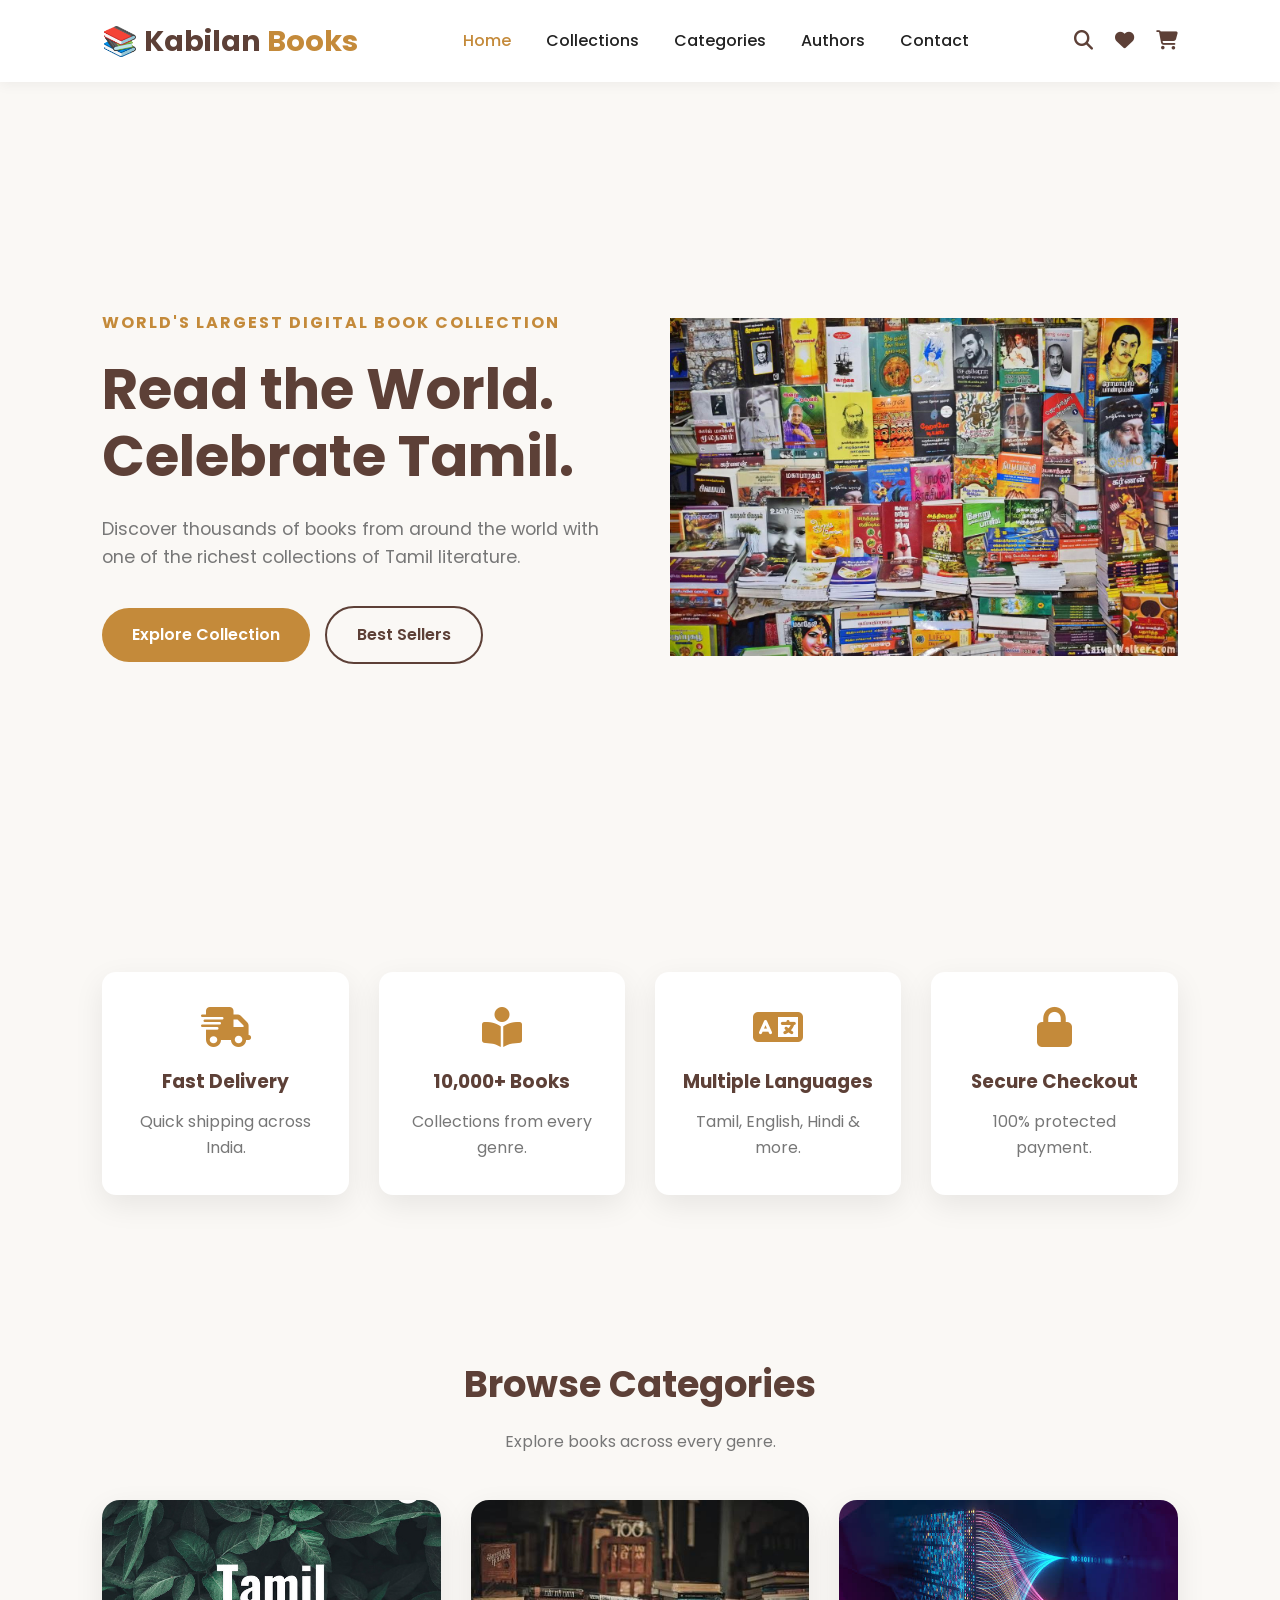
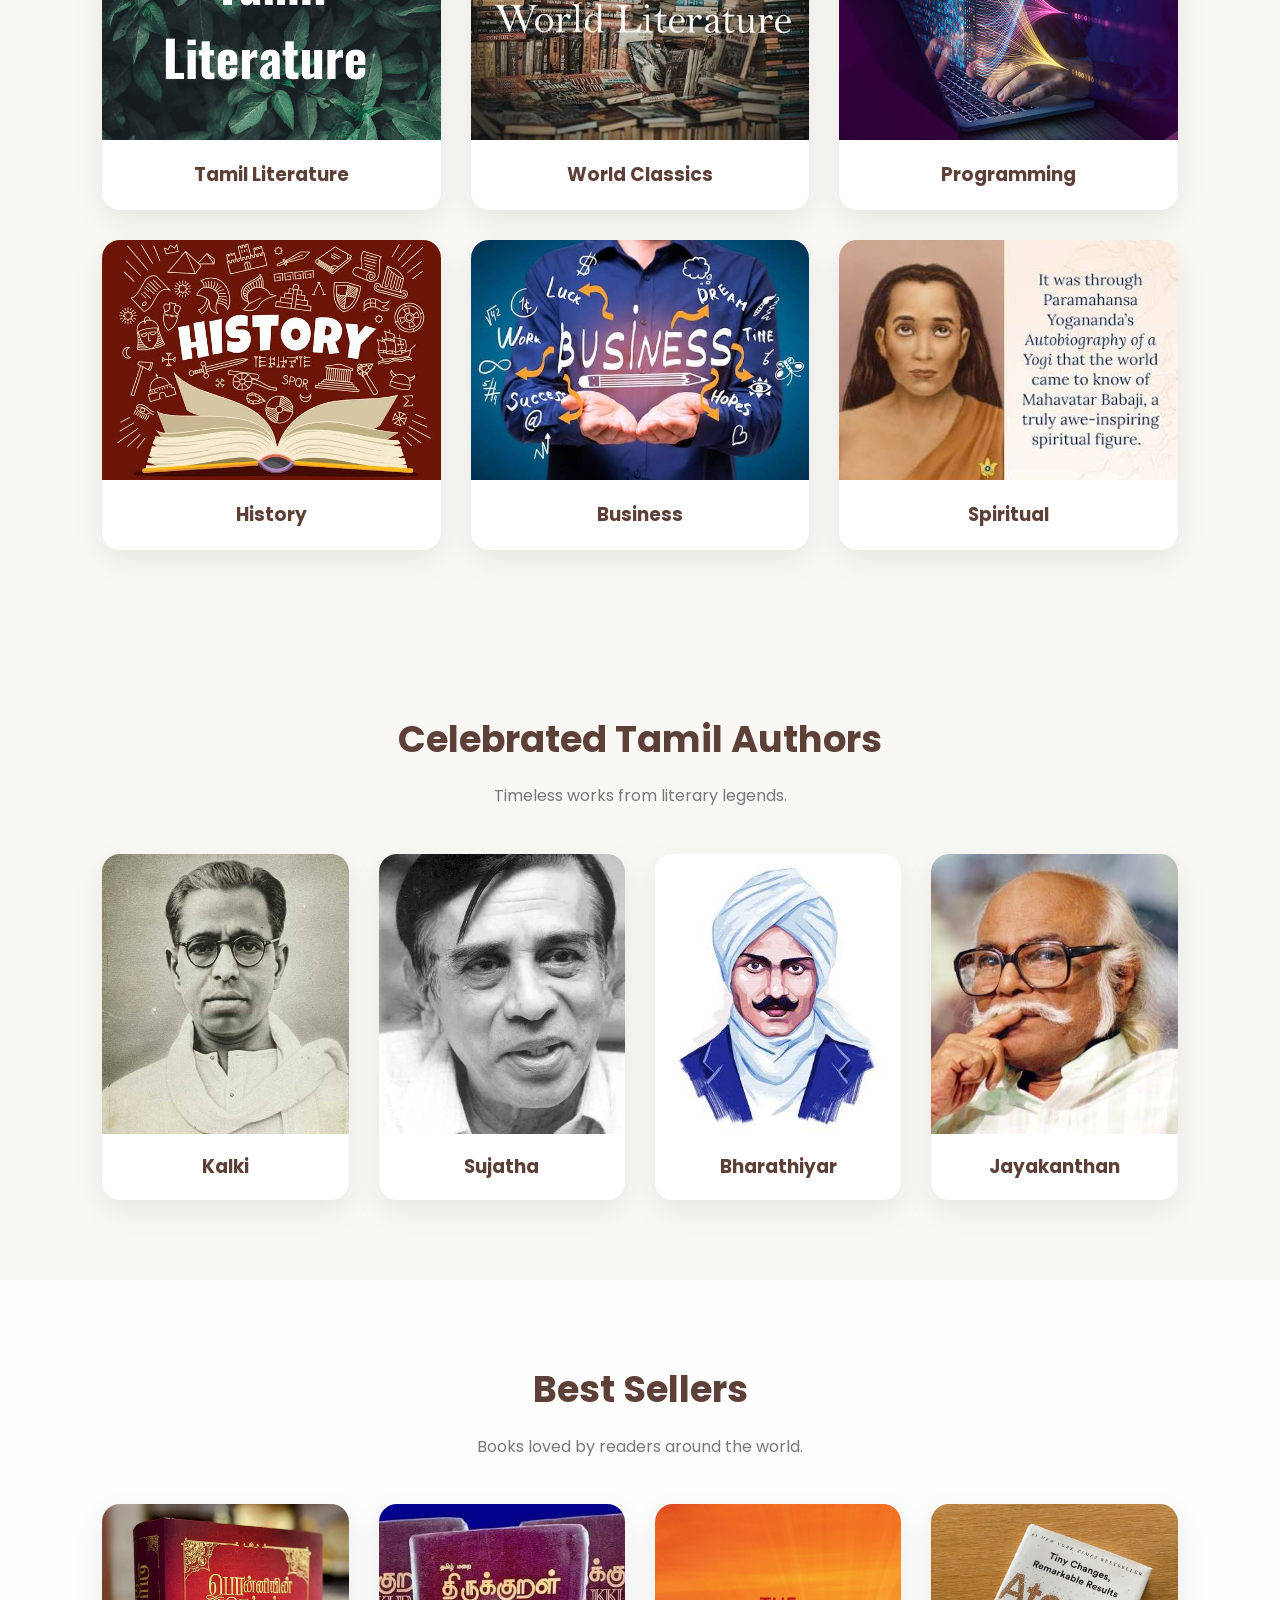
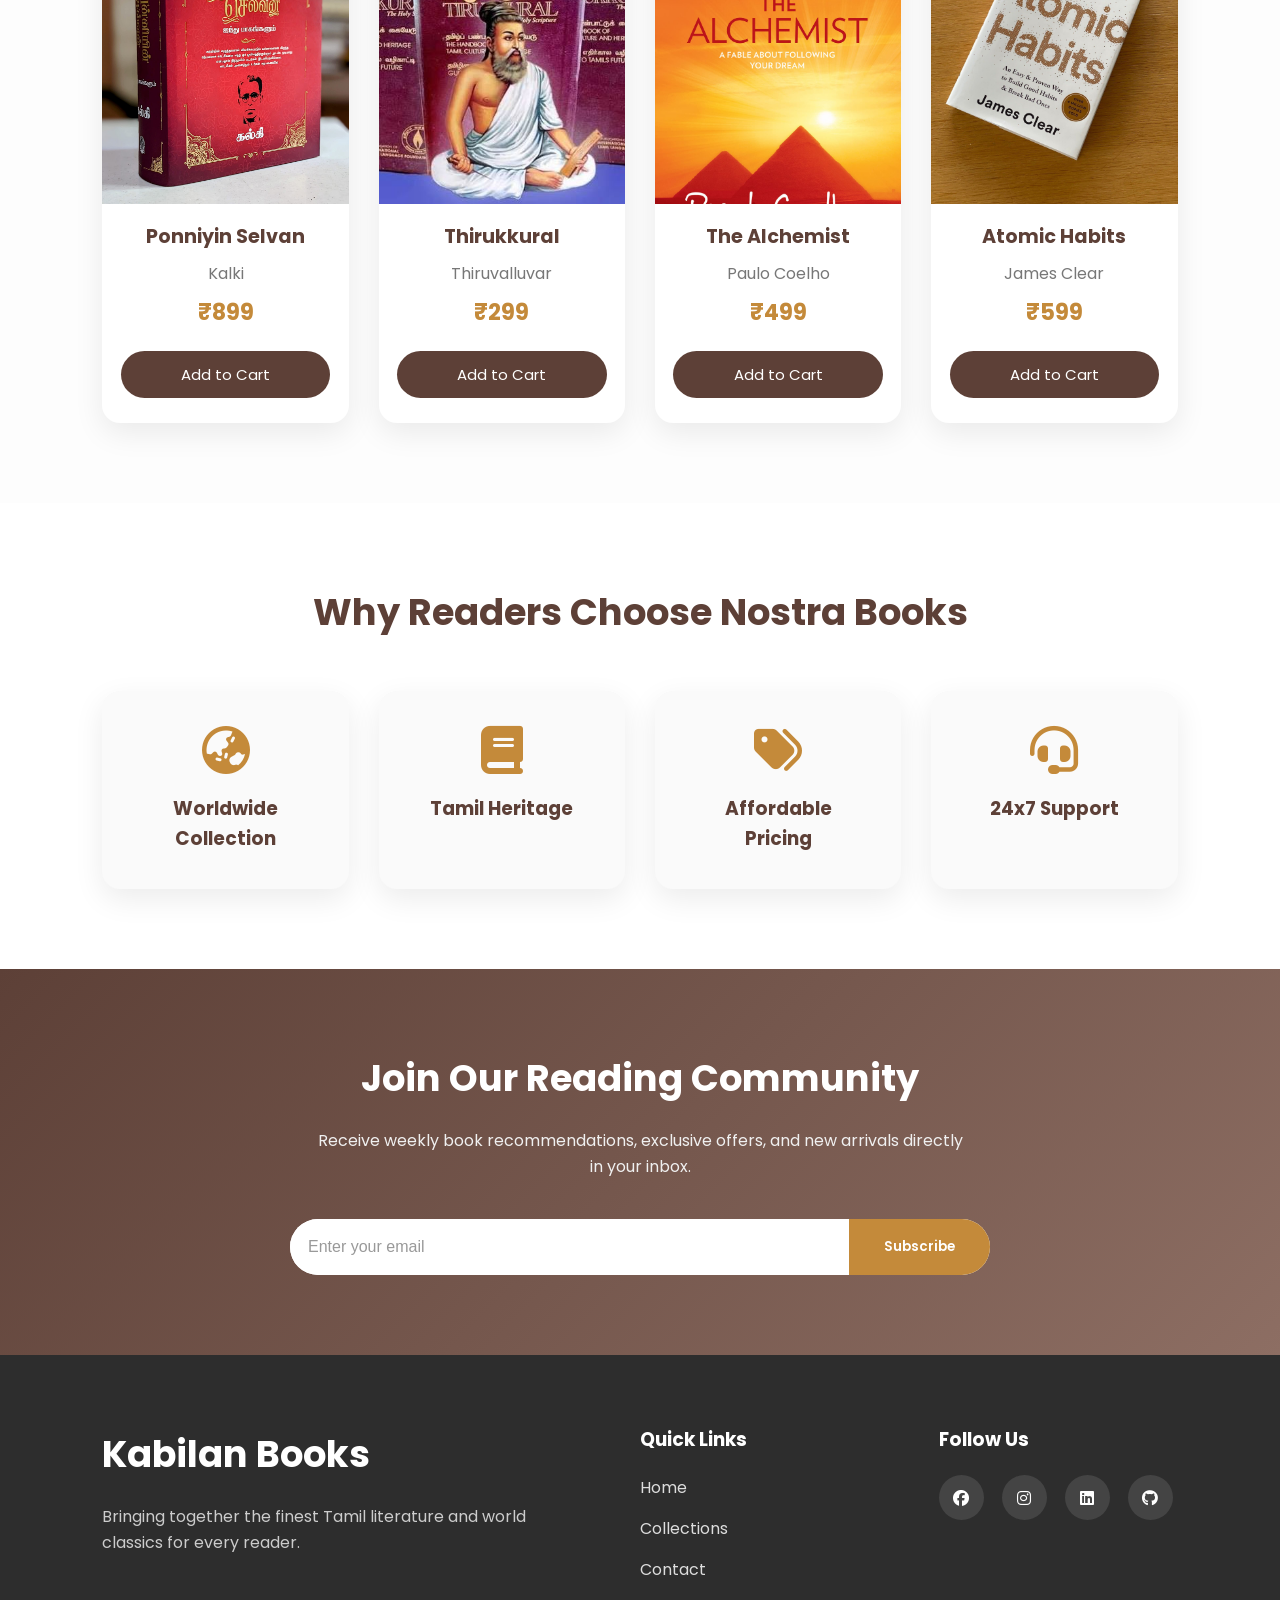
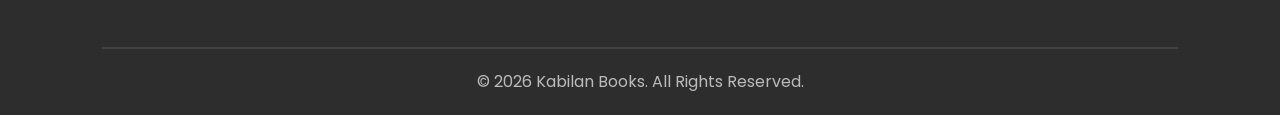
==== index.html @ aedb4c07 "Add files via upload" ====
<!DOCTYPE html>
<html lang="en">

<head>
    <meta charset="UTF-8">
    <meta name="viewport" content="width=device-width, initial-scale=1.0">
    <title>Nostra Books | The World's Library, Rooted in Tamil</title>

    <!-- Google Font -->
    <link rel="preconnect" href="https://fonts.googleapis.com">
    <link rel="preconnect" href="https://fonts.gstatic.com" crossorigin>

    <link href="https://fonts.googleapis.com/css2?family=Poppins:wght@300;400;500;600;700;800&display=swap"
        rel="stylesheet">

    <!-- Font Awesome -->
    <link rel="stylesheet" href="https://cdnjs.cloudflare.com/ajax/libs/font-awesome/6.5.2/css/all.min.css">

    <link rel="stylesheet" href="style.css">
</head>

<body>

    <!-- ================= NAVBAR ================= -->

    <nav class="navbar">

        <div class="logo">
            📚 Kabilan  <span>Books</span>
        </div>

        <ul class="nav-links">

            <li><a href="index.html" class="active">Home</a></li>

            <li><a href="collections.html">Collections</a></li>

            <li><a href="#categories">Categories</a></li>

            <li><a href="#authors">Authors</a></li>

            <li><a href="contact.html">Contact</a></li>

        </ul>

        <div class="nav-icons">

            <i class="fa-solid fa-magnifying-glass"></i>

            <i class="fa-solid fa-heart"></i>

            <i class="fa-solid fa-cart-shopping"></i>

            <i class="fa-solid fa-bars menu-btn"></i>

        </div>

    </nav>

    <!-- ================= HERO ================= -->

    <section class="hero">

        <div class="hero-content">

            <h4>WORLD'S LARGEST DIGITAL BOOK COLLECTION</h4>

            <h1>
                Read the World.<br>
                Celebrate Tamil.
            </h1>

            <p>

                Discover thousands of books from around the world with one of
                the richest collections of Tamil literature.

            </p>

            <div class="hero-buttons">

                <a href="collections.html" class="btn">
                    Explore Collection
                </a>

                <a href="#bestsellers" class="btn-outline">
                    Best Sellers
                </a>

            </div>

        </div>

        <div class="hero-image">

            <img src="images/banner/books-banner1.jpg" alt="Books">

        </div>

    </section>

    <!-- ================= FEATURES ================= -->

    <section class="features">

        <div class="feature">

            <i class="fa-solid fa-truck-fast"></i>

            <h3>Fast Delivery</h3>

            <p>Quick shipping across India.</p>

        </div>

        <div class="feature">

            <i class="fa-solid fa-book-open-reader"></i>

            <h3>10,000+ Books</h3>

            <p>Collections from every genre.</p>

        </div>

        <div class="feature">

            <i class="fa-solid fa-language"></i>

            <h3>Multiple Languages</h3>

            <p>Tamil, English, Hindi & more.</p>

        </div>

        <div class="feature">

            <i class="fa-solid fa-lock"></i>

            <h3>Secure Checkout</h3>

            <p>100% protected payment.</p>

        </div>

    </section>

    <!-- ================= CATEGORIES ================= -->

    <section id="categories" class="categories">

        <h2>Browse Categories</h2>

        <p>Explore books across every genre.</p>

        <div class="category-grid">

            <div class="category-card">

                <img src="images/categories/tamil.jpg">

                <h3>Tamil Literature</h3>

            </div>

            <div class="category-card">

                <img src="images/categories/world.jpg">

                <h3>World Classics</h3>

            </div>

            <div class="category-card">

                <img src="images/categories/programming.jpg">

                <h3>Programming</h3>

            </div>

            <div class="category-card">

                <img src="images/categories/history.jpg">

                <h3>History</h3>

            </div>

            <div class="category-card">

                <img src="images/categories/business.jpg">

                <h3>Business</h3>

            </div>

            <div class="category-card">

                <img src="images/categories/spiritual.jpg">

                <h3>Spiritual</h3>

            </div>

        </div>

    </section>

    <!-- ================= TAMIL AUTHORS ================= -->

    <section id="authors" class="authors">

        <h2>Celebrated Tamil Authors</h2>

        <p>Timeless works from literary legends.</p>

        <div class="author-grid">

            <div class="author-card">

                <img src="images/authors/kalki.jpg">

                <h3>Kalki</h3>

            </div>

            <div class="author-card">

                <img src="images/authors/sujatha.jpg">

                <h3>Sujatha</h3>

            </div>

            <div class="author-card">

                <img src="images/authors/bharathiyar.jpg">

                <h3>Bharathiyar</h3>

            </div>

            <div class="author-card">

                <img src="images/authors/jayakanthan.jpg">

                <h3>Jayakanthan</h3>

            </div>

        </div>

    </section>

    <!-- ================= BEST SELLERS ================= -->

    <section id="bestsellers" class="products">

        <h2>Best Sellers</h2>

        <p>Books loved by readers around the world.</p>

        <div class="product-grid">

            <div class="product-card">

                <img src="images/books/ponniyin-selvan.jpg">

                <h3>Ponniyin Selvan</h3>

                <p>Kalki</p>

                <div class="price">₹899</div>

                <button>Add to Cart</button>

            </div>

            <div class="product-card">

                <img src="images/books/thirukkural.jpg">

                <h3>Thirukkural</h3>

                <p>Thiruvalluvar</p>

                <div class="price">₹299</div>

                <button>Add to Cart</button>

            </div>

            <div class="product-card">

                <img src="images/books/alchemist.jpg">

                <h3>The Alchemist</h3>

                <p>Paulo Coelho</p>

                <div class="price">₹499</div>

                <button>Add to Cart</button>

            </div>

            <div class="product-card">

                <img src="images/books/atomic-habits.jpg">

                <h3>Atomic Habits</h3>

                <p>James Clear</p>

                <div class="price">₹599</div>

                <button>Add to Cart</button>

            </div>

        </div>

    </section>

    <!-- ================= WHY US ================= -->

    <section class="why-us">

        <h2>Why Readers Choose Nostra Books</h2>

        <div class="why-grid">

            <div>

                <i class="fa-solid fa-earth-asia"></i>

                <h3>Worldwide Collection</h3>

            </div>

            <div>

                <i class="fa-solid fa-book"></i>

                <h3>Tamil Heritage</h3>

            </div>

            <div>

                <i class="fa-solid fa-tags"></i>

                <h3>Affordable Pricing</h3>

            </div>

            <div>

                <i class="fa-solid fa-headset"></i>

                <h3>24x7 Support</h3>

            </div>

        </div>

    </section>

    <!-- ================= NEWSLETTER ================= -->

    <section class="newsletter">

        <h2>Join Our Reading Community</h2>

        <p>

            Receive weekly book recommendations, exclusive offers,
            and new arrivals directly in your inbox.

        </p>

        <div class="newsletter-box">

            <input type="email" placeholder="Enter your email">

            <button>Subscribe</button>

        </div>

    </section>

    <!-- ================= FOOTER ================= -->

    <footer>

        <div class="footer-container">

            <div>

                <h2>Kabilan Books</h2>

                <p>

                    Bringing together the finest Tamil literature and
                    world classics for every reader.

                </p>

            </div>

            <div>

                <h3>Quick Links</h3>

                <ul>

                    <li><a href="index.html">Home</a></li>

                    <li><a href="collections.html">Collections</a></li>

                    <li><a href="contact.html">Contact</a></li>

                </ul>

            </div>

            <div>

                <h3>Follow Us</h3>

                <div class="social-icons">

                    <i class="fab fa-facebook"></i>

                    <i class="fab fa-instagram"></i>

                    <i class="fab fa-linkedin"></i>

                    <i class="fab fa-github"></i>

                </div>

            </div>

        </div>

        <hr>

        <p class="copyright">

            © 2026 Kabilan Books. All Rights Reserved.

        </p>

    </footer>

    <script src="script.js"></script>

</body>

</html>
---- style.css ----
/* =========================================
   GOOGLE FONT
========================================= */

@import url('https://fonts.googleapis.com/css2?family=Poppins:wght@300;400;500;600;700;800&display=swap');

/* =========================================
   RESET
========================================= */

* {
    margin: 0;
    padding: 0;
    box-sizing: border-box;
}

html {
    scroll-behavior: smooth;
}

body {
    font-family: 'Poppins', sans-serif;
    background: #faf8f5;
    color: #222;
    line-height: 1.6;
}

img {
    width: 100%;
    display: block;
}

a {
    text-decoration: none;
    color: inherit;
}

ul {
    list-style: none;
}

button {
    font-family: inherit;
    cursor: pointer;
}

/* =========================================
   VARIABLES
========================================= */

:root {

    --primary: #5D4037;
    --secondary: #C48A3A;
    --background: #FAF8F5;
    --white: #ffffff;
    --black: #222222;
    --gray: #777777;
    --light: #f3f3f3;
    --shadow: 0 10px 30px rgba(0, 0, 0, .08);
    --radius: 14px;
    --transition: .35s;

}

/* =========================================
   COMMON
========================================= */

section {
    padding: 80px 8%;
}

h1 {
    font-size: 3.5rem;
    line-height: 1.2;
}

h2 {
    font-size: 2.3rem;
    color: var(--primary);
    margin-bottom: 15px;
}

p {
    color: var(--gray);
}

.section-title {
    text-align: center;
}

.section-title p {
    margin-bottom: 45px;
}

/* =========================================
   BUTTONS
========================================= */

.btn {

    display: inline-block;
    padding: 14px 30px;
    background: var(--secondary);
    color: white;
    border-radius: 50px;
    transition: .4s;
    font-weight: 600;

}

.btn:hover {

    background: var(--primary);
    transform: translateY(-3px);

}

.btn-outline {

    display: inline-block;
    padding: 14px 30px;
    border: 2px solid var(--primary);
    color: var(--primary);
    border-radius: 50px;
    margin-left: 15px;
    transition: .4s;
    font-weight: 600;

}

.btn-outline:hover {

    background: var(--primary);
    color: white;

}

/* =========================================
   NAVBAR
========================================= */

.navbar {

    width: 100%;
    display: flex;
    justify-content: space-between;
    align-items: center;
    padding: 18px 8%;
    background: white;
    position: sticky;
    top: 0;
    z-index: 999;
    box-shadow: 0 3px 12px rgba(0, 0, 0, .05);

}

.logo {

    font-size: 1.8rem;
    font-weight: 700;
    color: var(--primary);

}

.logo span {

    color: var(--secondary);

}

.nav-links {

    display: flex;
    gap: 35px;

}

.nav-links a {

    font-weight: 500;
    transition: .3s;

}

.nav-links a:hover {

    color: var(--secondary);

}

.active {

    color: var(--secondary);

}

.nav-icons {

    display: flex;
    gap: 22px;
    font-size: 1.2rem;
    color: var(--primary);

}

.nav-icons i {

    transition: .3s;

}

.nav-icons i:hover {

    color: var(--secondary);
    transform: scale(1.1);

}

.menu-btn {

    display: none;

}

/* =========================================
   HERO
========================================= */

.hero {

    display: grid;
    grid-template-columns: repeat(2, 1fr);
    gap: 60px;
    align-items: center;
    min-height: 90vh;

}

.hero-content h4 {

    color: var(--secondary);
    letter-spacing: 2px;
    margin-bottom: 20px;

}

.hero-content h1 {

    color: var(--primary);
    margin-bottom: 25px;

}

.hero-content p {

    font-size: 1.1rem;
    margin-bottom: 35px;
    max-width: 550px;

}

.hero-buttons {

    display: flex;
    align-items: center;

}

.hero-image {

    animation: float 4s ease infinite;

}

@keyframes float {

    0% {
        transform: translateY(0px);
    }

    50% {
        transform: translateY(-15px);
    }

    100% {
        transform: translateY(0px);
    }

}

/* =========================================
   FEATURES
========================================= */

.features {

    display: grid;
    grid-template-columns: repeat(4, 1fr);
    gap: 30px;
    text-align: center;

}

.feature {

    background: white;
    padding: 35px 25px;
    border-radius: var(--radius);
    transition: .35s;
    box-shadow: var(--shadow);

}

.feature:hover {

    transform: translateY(-10px);

}

.feature i {

    font-size: 2.5rem;
    color: var(--secondary);
    margin-bottom: 20px;

}

.feature h3 {

    color: var(--primary);
    margin-bottom: 12px;

}

/* =========================================
   CATEGORY SECTION
========================================= */

.categories {

    text-align: center;

}

.categories p {

    margin-bottom: 45px;

}

.category-grid {

    display: grid;
    grid-template-columns: repeat(3, 1fr);
    gap: 30px;

}

.category-card {

    overflow: hidden;
    border-radius: 18px;
    background: white;
    box-shadow: var(--shadow);
    transition: .35s;

}

.category-card:hover {

    transform: translateY(-10px);

}

.category-card img {

    height: 240px;
    object-fit: cover;
    transition: .5s;

}

.category-card:hover img {

    transform: scale(1.08);

}

.category-card h3 {

    padding: 20px;
    color: var(--primary);

}

/* =========================================
   AUTHORS
========================================= */

.authors {

    text-align: center;

}

.authors p {

    margin-bottom: 45px;

}

.author-grid {

    display: grid;
    grid-template-columns: repeat(4, 1fr);
    gap: 30px;

}

.author-card {

    background: white;
    border-radius: 18px;
    overflow: hidden;
    box-shadow: var(--shadow);
    transition: .35s;

}

.author-card:hover {

    transform: translateY(-8px);

}

.author-card img {

    height: 280px;
    object-fit: cover;

}

.author-card h3 {

    padding: 18px;
    color: var(--primary);

}

/*=========================================
        BEST SELLERS / PRODUCTS
==========================================*/

.products {
    text-align: center;
    background: #fdfdfd;
}

.products p {
    margin-bottom: 45px;
}

.product-grid {
    display: grid;
    grid-template-columns: repeat(4, 1fr);
    gap: 30px;
}

.product-card {
    background: #fff;
    border-radius: 18px;
    overflow: hidden;
    box-shadow: var(--shadow);
    transition: var(--transition);
    position: relative;
}

.product-card:hover {
    transform: translateY(-10px);
}

.product-card img {
    width: 100%;
    height: 300px;
    object-fit: cover;
    transition: .5s;
}

.product-card:hover img {
    transform: scale(1.08);
}

.product-card h3 {
    margin-top: 18px;
    color: var(--primary);
    font-size: 1.2rem;
}

.product-card p {
    margin: 8px 0;
    color: var(--gray);
}

.price {
    color: var(--secondary);
    font-size: 1.4rem;
    font-weight: 700;
    margin-bottom: 20px;
}

.product-card button {
    width: 85%;
    margin-bottom: 25px;
    padding: 12px;
    border: none;
    border-radius: 30px;
    background: var(--primary);
    color: white;
    font-size: 15px;
    transition: .35s;
}

.product-card button:hover {
    background: var(--secondary);
}

/*=========================================
        WHY CHOOSE US
==========================================*/

.why-us {
    text-align: center;
    background: #fff;
}

.why-grid {
    display: grid;
    grid-template-columns: repeat(4, 1fr);
    gap: 30px;
    margin-top: 50px;
}

.why-grid div {
    background: #fafafa;
    padding: 35px;
    border-radius: 18px;
    box-shadow: var(--shadow);
    transition: .35s;
}

.why-grid div:hover {
    transform: translateY(-8px);
}

.why-grid i {
    font-size: 3rem;
    color: var(--secondary);
    margin-bottom: 20px;
}

.why-grid h3 {
    color: var(--primary);
}

/*=========================================
        NEWSLETTER
==========================================*/

.newsletter {
    text-align: center;
    background: linear-gradient(135deg, #5D4037, #8D6E63);
    color: white;
}

.newsletter h2 {
    color: white;
}

.newsletter p {
    color: #f0f0f0;
    max-width: 650px;
    margin: 20px auto 40px;
}

.newsletter-box {
    max-width: 700px;
    margin: auto;
    display: flex;
    overflow: hidden;
    border-radius: 50px;
    background: white;
}

.newsletter-box input {
    flex: 1;
    border: none;
    outline: none;
    padding: 18px;
    font-size: 16px;
}

.newsletter-box button {
    border: none;
    padding: 18px 35px;
    background: var(--secondary);
    color: white;
    font-weight: 600;
    transition: .3s;
}

.newsletter-box button:hover {
    background: #9b6d2d;
}

/*=========================================
        FOOTER
==========================================*/

footer {
    background: #2d2d2d;
    color: white;
    padding: 70px 8% 20px;
}

.footer-container {
    display: grid;
    grid-template-columns: 2fr 1fr 1fr;
    gap: 60px;
}

.footer-container h2 {
    color: white;
    margin-bottom: 20px;
}

.footer-container h3 {
    margin-bottom: 20px;
}

.footer-container p {
    color: #cccccc;
}

.footer-container ul li {
    margin-bottom: 15px;
}

.footer-container ul li a {
    color: #ddd;
    transition: .3s;
}

.footer-container ul li a:hover {
    color: var(--secondary);
}

.social-icons {
    display: flex;
    gap: 18px;
    margin-top: 15px;
}

.social-icons i {
    width: 45px;
    height: 45px;
    display: flex;
    justify-content: center;
    align-items: center;
    background: #444;
    border-radius: 50%;
    cursor: pointer;
    transition: .35s;
}

.social-icons i:hover {
    background: var(--secondary);
}

footer hr {
    margin: 50px 0 20px;
    border: 1px solid rgba(255, 255, 255, .1);
}

footer .copyright {
    text-align: center;
    color: #bbbbbb;
}

/*=========================================
        SCROLLBAR
==========================================*/

::-webkit-scrollbar {
    width: 10px;
}

::-webkit-scrollbar-track {
    background: #eee;
}

::-webkit-scrollbar-thumb {
    background: var(--secondary);
    border-radius: 20px;
}

::-webkit-scrollbar-thumb:hover {
    background: var(--primary);
}

/*=========================================
        IMAGE HOVER EFFECTS
==========================================*/

.category-card,
.author-card,
.product-card {
    cursor: pointer;
}

.category-card::after,
.author-card::after,
.product-card::after {
    content: '';
    position: absolute;
    inset: 0;
    opacity: 0;
    transition: .4s;
}

.product-card:hover::after {
    opacity: 1;
}

/*=========================================
        FADE ANIMATION
==========================================*/

@keyframes fadeUp {

    from {

        opacity: 0;
        transform: translateY(40px);

    }

    to {

        opacity: 1;
        transform: translateY(0);

    }

}

.hero,
.features,
.categories,
.authors,
.products,
.why-us,
.newsletter {

    animation: fadeUp .8s ease;

}

/*=========================================
        UTILITIES
==========================================*/

.text-center {
    text-align: center;
}

.mt-1 {
    margin-top: 10px;
}

.mt-2 {
    margin-top: 20px;
}

.mt-3 {
    margin-top: 30px;
}

.mb-1 {
    margin-bottom: 10px;
}

.mb-2 {
    margin-bottom: 20px;
}

.mb-3 {
    margin-bottom: 30px;
}

.shadow {
    box-shadow: var(--shadow);
}

.rounded {
    border-radius: 18px;
}

/*=========================================
        COLLECTIONS PAGE
==========================================*/
.container{
    width:90%;
    max-width:1200px;
    margin:auto;
}
.collection-page {
    padding: 80px 8%;
}

/* Banner */

.collection-banner{
    background:#f8f5f0;
    color:#333;
    padding:35px;
    border-radius:18px;
    margin:30px 0;
    border:1px solid #ececec;
}

.collection-banner h1{
    color:#3b2f2f;
    font-size:42px;
}

.collection-banner p{
    color:#666;
    font-size:18px;
}

/* Layout */

.collection-container{
    display:grid;
    grid-template-columns:260px 1fr;
    gap:30px;
    align-items:start;
}

/*=========================================
        SIDEBAR
==========================================*/

.sidebar{
    background:#fff;
    border-radius:15px;
    padding:25px;
    box-shadow:0 5px 20px rgba(0,0,0,.08);
}

.sidebar h2 {

    color: var(--primary);
    margin-bottom: 25px;
    font-size: 1.6rem;

}

.filter-group {

    margin-bottom: 35px;

}

.filter-group h3 {

    font-size: 18px;
    margin-bottom: 15px;
    color: var(--primary);

}

.filter-group label {

    display: block;
    margin-bottom: 12px;
    cursor: pointer;
    transition: .3s;
    color: #555;

}

.filter-group label:hover {

    color: var(--secondary);

}

.filter-group input {

    margin-right: 10px;

}

/*=========================================
        SEARCH BAR
==========================================*/

.search-section {

    margin-bottom: 40px;

}

.search-box {

    display: flex;
    align-items: center;
    background: white;
    border-radius: 50px;
    overflow: hidden;
    box-shadow: var(--shadow);

}

.search-box input {

    flex: 1;
    border: none;
    outline: none;
    padding: 18px 25px;
    font-size: 16px;

}

.search-box button {

    border: none;
    background: var(--secondary);
    color: white;
    padding: 18px 28px;
    font-size: 18px;
    transition: .3s;

}

.search-box button:hover {

    background: var(--primary);

}

/*=========================================
        BOOK GRID
==========================================*/

.books-grid{
    display:flex;
    flex-wrap:wrap;
    justify-content:center;
    gap:30px;
}

.book-card{
    background:#fff;
    border-radius:18px;
    padding:18px;
    text-align:center;
    box-shadow:0 8px 25px rgba(0,0,0,.08);
    transition:.3s;
    width:220px;
}

.book-card:hover{
    transform:translateY(-8px);
    box-shadow:0 18px 35px rgba(0,0,0,.12);
}

.book-card img{
    width:140px;
    height:210px;

    object-fit:cover;

    display:block;

    margin:0 auto 15px;

    border-radius:8px;

    box-shadow:0 8px 18px rgba(0,0,0,.18);
}

.book-card:hover img {

    transform: scale(1.06);

}

.book-content {

    padding: 20px;

}

.book-content h3 {

    color: var(--primary);
    margin-bottom: 10px;
    font-size: 1.2rem;

}

.author {

    color: #777;
    margin-bottom: 10px;
    font-size: 15px;

}

.language {

    display: inline-block;
    background: #eee;
    padding: 6px 12px;
    border-radius: 20px;
    font-size: 13px;
    margin-bottom: 12px;

}

.genre {

    display: inline-block;
    background: #F5E9D8;
    color: var(--primary);
    padding: 6px 12px;
    border-radius: 20px;
    font-size: 13px;
    margin-left: 8px;

}

.rating {

    color: #f7b500;
    margin: 15px 0;

}

.book-price {

    color: var(--secondary);
    font-size: 1.5rem;
    font-weight: 700;
    margin-bottom: 18px;

}

.book-card button {

    width: 100%;
    padding: 12px;
    border: none;
    border-radius: 30px;
    background: var(--primary);
    color: white;
    transition: .3s;

}

.book-card button:hover {

    background: var(--secondary);

}

/*=========================================
        BADGES
==========================================*/

.badge {

    display: inline-block;
    padding: 5px 12px;
    border-radius: 20px;
    font-size: 12px;
    color: white;
    margin-bottom: 15px;

}

.new {

    background: #28a745;

}

.sale {

    background: #ff9800;

}

.bestseller {

    background: #c62828;

}

/*=========================================
        NO RESULT
==========================================*/

.no-results {

    display: none;
    text-align: center;
    padding: 80px 20px;
    background: white;
    border-radius: 18px;
    box-shadow: var(--shadow);

}

.no-results h2 {

    color: var(--primary);
    margin-bottom: 15px;

}

.no-results p {

    color: #666;

}

/*=========================================
        PAGINATION
==========================================*/

.pagination {

    display: flex;
    justify-content: center;
    gap: 12px;
    margin-top: 60px;

}

.pagination button {

    width: 45px;
    height: 45px;
    border: none;
    border-radius: 50%;
    background: white;
    box-shadow: var(--shadow);
    transition: .3s;

}

.pagination button:hover {

    background: var(--secondary);
    color: white;

}

.pagination .active-page {

    background: var(--primary);
    color: white;

}

/*=========================================
        FILTER TAGS
==========================================*/

.active-filters {

    display: flex;
    gap: 10px;
    flex-wrap: wrap;
    margin-bottom: 30px;

}

.filter-chip {

    padding: 8px 18px;
    border-radius: 25px;
    background: var(--secondary);
    color: white;
    font-size: 14px;

}

/*=================================================
                CONTACT PAGE
==================================================*/

.contact-page {
    padding: 80px 8%;
}

/* Contact Hero */

.contact-hero {
    background: linear-gradient(rgba(0, 0, 0, .55), rgba(0, 0, 0, .55)),
        url("images/banner/contact-banner.jpg");
    background-size: cover;
    background-position: center;
    color: white;
    text-align: center;
    padding: 90px 30px;
    border-radius: 20px;
    margin-bottom: 70px;
}

.contact-hero h1 {
    color: white;
    font-size: 3rem;
    margin-bottom: 15px;
}

.contact-hero p {
    color: #f3f3f3;
    max-width: 700px;
    margin: auto;
}

/* Contact Layout */

.contact-container {
    display: grid;
    grid-template-columns: 1fr 1fr;
    gap: 50px;
    align-items: flex-start;
}

/*=============================
        CONTACT FORM
==============================*/

.contact-form {

    background: #fff;
    padding: 40px;
    border-radius: 18px;
    box-shadow: var(--shadow);

}

.contact-form h2 {

    margin-bottom: 25px;
    color: var(--primary);

}

.form-group {

    margin-bottom: 22px;

}

.form-group label {

    display: block;
    margin-bottom: 8px;
    color: var(--primary);
    font-weight: 500;

}

.form-group input,
.form-group textarea {

    width: 100%;
    padding: 15px;
    border: 1px solid #ddd;
    border-radius: 10px;
    font-size: 15px;
    transition: .3s;
    outline: none;

}

.form-group input:focus,
.form-group textarea:focus {

    border-color: var(--secondary);

}

.form-group textarea {

    resize: vertical;
    min-height: 180px;

}

.contact-form button {

    width: 100%;
    border: none;
    padding: 15px;
    border-radius: 30px;
    background: var(--primary);
    color: white;
    font-size: 16px;
    transition: .3s;

}

.contact-form button:hover {

    background: var(--secondary);

}

/*=============================
    CONTACT INFORMATION
==============================*/

.contact-info {

    display: flex;
    flex-direction: column;
    gap: 25px;

}

.info-card {

    display: flex;
    align-items: flex-start;
    gap: 20px;
    background: white;
    padding: 25px;
    border-radius: 18px;
    box-shadow: var(--shadow);
    transition: .35s;

}

.info-card:hover {

    transform: translateY(-8px);

}

.info-card i {

    font-size: 28px;
    color: var(--secondary);

}

.info-card h3 {

    color: var(--primary);
    margin-bottom: 8px;

}

.info-card p {

    color: #666;

}

/*=============================
        BUSINESS HOURS
==============================*/

.business-hours {

    margin-top: 30px;
    background: #fff;
    border-radius: 18px;
    padding: 30px;
    box-shadow: var(--shadow);

}

.business-hours h2 {

    margin-bottom: 20px;

}

.business-hours ul li {

    display: flex;
    justify-content: space-between;
    padding: 12px 0;
    border-bottom: 1px solid #eee;

}

.business-hours ul li:last-child {

    border-bottom: none;

}

/*=============================
            FAQ
==============================*/

.faq {

    margin-top: 80px;

}

.faq h2 {

    text-align: center;
    margin-bottom: 40px;

}

.faq-item {

    background: white;
    border-radius: 15px;
    margin-bottom: 20px;
    box-shadow: var(--shadow);
    overflow: hidden;

}

.faq-question {

    padding: 20px;
    font-weight: 600;
    cursor: pointer;
    color: var(--primary);
    transition: .3s;

}

.faq-question:hover {

    background: #fafafa;

}

.faq-answer {

    padding: 0 20px 20px;
    color: #666;

}

/*=============================
        MAP SECTION
==============================*/

.map-section {

    margin-top: 80px;

}

.map-section h2 {

    text-align: center;
    margin-bottom: 30px;

}

.map {

    border-radius: 18px;
    overflow: hidden;
    box-shadow: var(--shadow);

}

.map iframe {

    width: 100%;
    height: 450px;
    border: none;

}

/*=============================
    CONTACT CTA
==============================*/

.contact-cta {

    margin-top: 90px;
    text-align: center;
    background: linear-gradient(135deg, #5D4037, #8D6E63);
    color: white;
    padding: 70px 30px;
    border-radius: 20px;

}

.contact-cta h2 {

    color: white;
    margin-bottom: 15px;

}

.contact-cta p {

    color: #f2f2f2;
    max-width: 650px;
    margin: auto auto 35px;

}

.contact-cta .btn {

    background: white;
    color: var(--primary);

}

.contact-cta .btn:hover {

    background: var(--secondary);
    color: white;

}

/*=============================
        SUCCESS MESSAGE
==============================*/

.success-message {

    display: none;
    margin-top: 20px;
    background: #d4edda;
    color: #155724;
    padding: 15px;
    border-radius: 10px;
    text-align: center;

}

/*=============================
        ERROR MESSAGE
==============================*/

.error-message {

    color: #d32f2f;
    font-size: 14px;
    margin-top: 6px;

}

/*=================================================
                RESPONSIVE DESIGN
==================================================*/

/*==============================
        LARGE LAPTOPS
===============================*/

@media (max-width:1200px) {

    h1 {
        font-size: 3rem;
    }

    .product-grid,
    .books-grid {
        grid-template-columns: repeat(3, 1fr);
    }

}

/*==============================
        TABLETS
===============================*/

@media (max-width:992px) {

    section {
        padding: 70px 5%;
    }

    .navbar {
        padding: 18px 5%;
    }

    .hero {
        grid-template-columns: 1fr;
        text-align: center;
        gap: 40px;
    }

    .hero-content p {
        margin: auto;
        margin-bottom: 30px;
    }

    .hero-buttons {
        justify-content: center;
    }

    .features {
        grid-template-columns: repeat(2, 1fr);
    }

    .category-grid {
        grid-template-columns: repeat(2, 1fr);
    }

    .author-grid {
        grid-template-columns: repeat(2, 1fr);
    }

    .product-grid {
        grid-template-columns: repeat(2, 1fr);
    }

    .why-grid {
        grid-template-columns: repeat(2, 1fr);
    }

    .collection-container {
        grid-template-columns: 1fr;
    }

    .sidebar {
        position: static;
    }

    .books-grid {
        grid-template-columns: repeat(2, 1fr);
    }

    .contact-container {
        grid-template-columns: 1fr;
    }

    .footer-container {
        grid-template-columns: 1fr;
        text-align: center;
    }

    .social-icons {
        justify-content: center;
    }

}

/*==============================
        MOBILE MENU
===============================*/

@media (max-width:768px) {

    .menu-btn {
        display: block;
        cursor: pointer;
    }

    .nav-links {

        position: absolute;
        top: 80px;
        left: 0;
        width: 100%;
        background: white;
        flex-direction: column;
        text-align: center;
        display: none;
        padding: 25px 0;
        box-shadow: 0 8px 20px rgba(0, 0, 0, .08);

    }

    .nav-links.active {
        display: flex;
    }

    .nav-links li {
        margin: 15px 0;
    }

    .nav-icons i:not(.menu-btn) {
        display: none;
    }

}

/*==============================
        MOBILE DEVICES
===============================*/

@media (max-width:576px) {

    h1 {
        font-size: 2.2rem;
    }

    h2 {
        font-size: 1.8rem;
    }

    p {
        font-size: 15px;
    }

    section {
        padding: 60px 20px;
    }

    .hero {
        min-height: auto;
    }

    .hero-buttons {
        flex-direction: column;
        gap: 15px;
    }

    .btn-outline {
        margin-left: 0;
    }

    .features {
        grid-template-columns: 1fr;
    }

    .category-grid {
        grid-template-columns: 1fr;
    }

    .author-grid {
        grid-template-columns: 1fr;
    }

    .product-grid {
        grid-template-columns: 1fr;
    }

    .books-grid {
        grid-template-columns: 1fr;
    }

    .why-grid {
        grid-template-columns: 1fr;
    }

    .newsletter-box {
        flex-direction: column;
        border-radius: 18px;
    }

    .newsletter-box input {
        width: 100%;
    }

    .newsletter-box button {
        width: 100%;
        border-radius: 0 0 18px 18px;
    }

    .contact-form {
        padding: 25px;
    }

    .info-card {
        flex-direction: column;
        text-align: center;
    }

    .business-hours ul li {
        flex-direction: column;
        gap: 5px;
    }

    .pagination {
        flex-wrap: wrap;
    }

    .collection-banner h1,
    .contact-hero h1 {
        font-size: 2.2rem;
    }

}

/*==============================
        SMALL DEVICES
===============================*/

@media (max-width:400px) {

    .logo {
        font-size: 1.4rem;
    }

    .navbar {
        padding: 15px;
    }

    .hero-content h4 {
        font-size: 13px;
    }

    .price,
    .book-price {
        font-size: 1.2rem;
    }

    .product-card button,
    .book-card button {
        font-size: 14px;
    }

}

/*=================================================
        HOVER IMPROVEMENTS
==================================================*/

@media (hover:hover) {

    .category-card:hover,
    .author-card:hover,
    .product-card:hover,
    .book-card:hover,
    .feature:hover,
    .info-card:hover {

        transform: translateY(-10px);

    }

}

/*=================================================
        SMOOTH TRANSITIONS
==================================================*/

* {

    transition:
        background .3s,
        color .3s,
        transform .3s,
        box-shadow .3s;

}

/*=================================================
        SELECTION COLOR
==================================================*/

::selection {

    background: var(--secondary);
    color: white;

}

/*=================================================
        INPUT PLACEHOLDER
==================================================*/

input::placeholder,
textarea::placeholder {

    color: #999;

}

/*=================================================
        REMOVE BLUE TAP (MOBILE)
==================================================*/

button,
a {

    -webkit-tap-highlight-color: transparent;

}
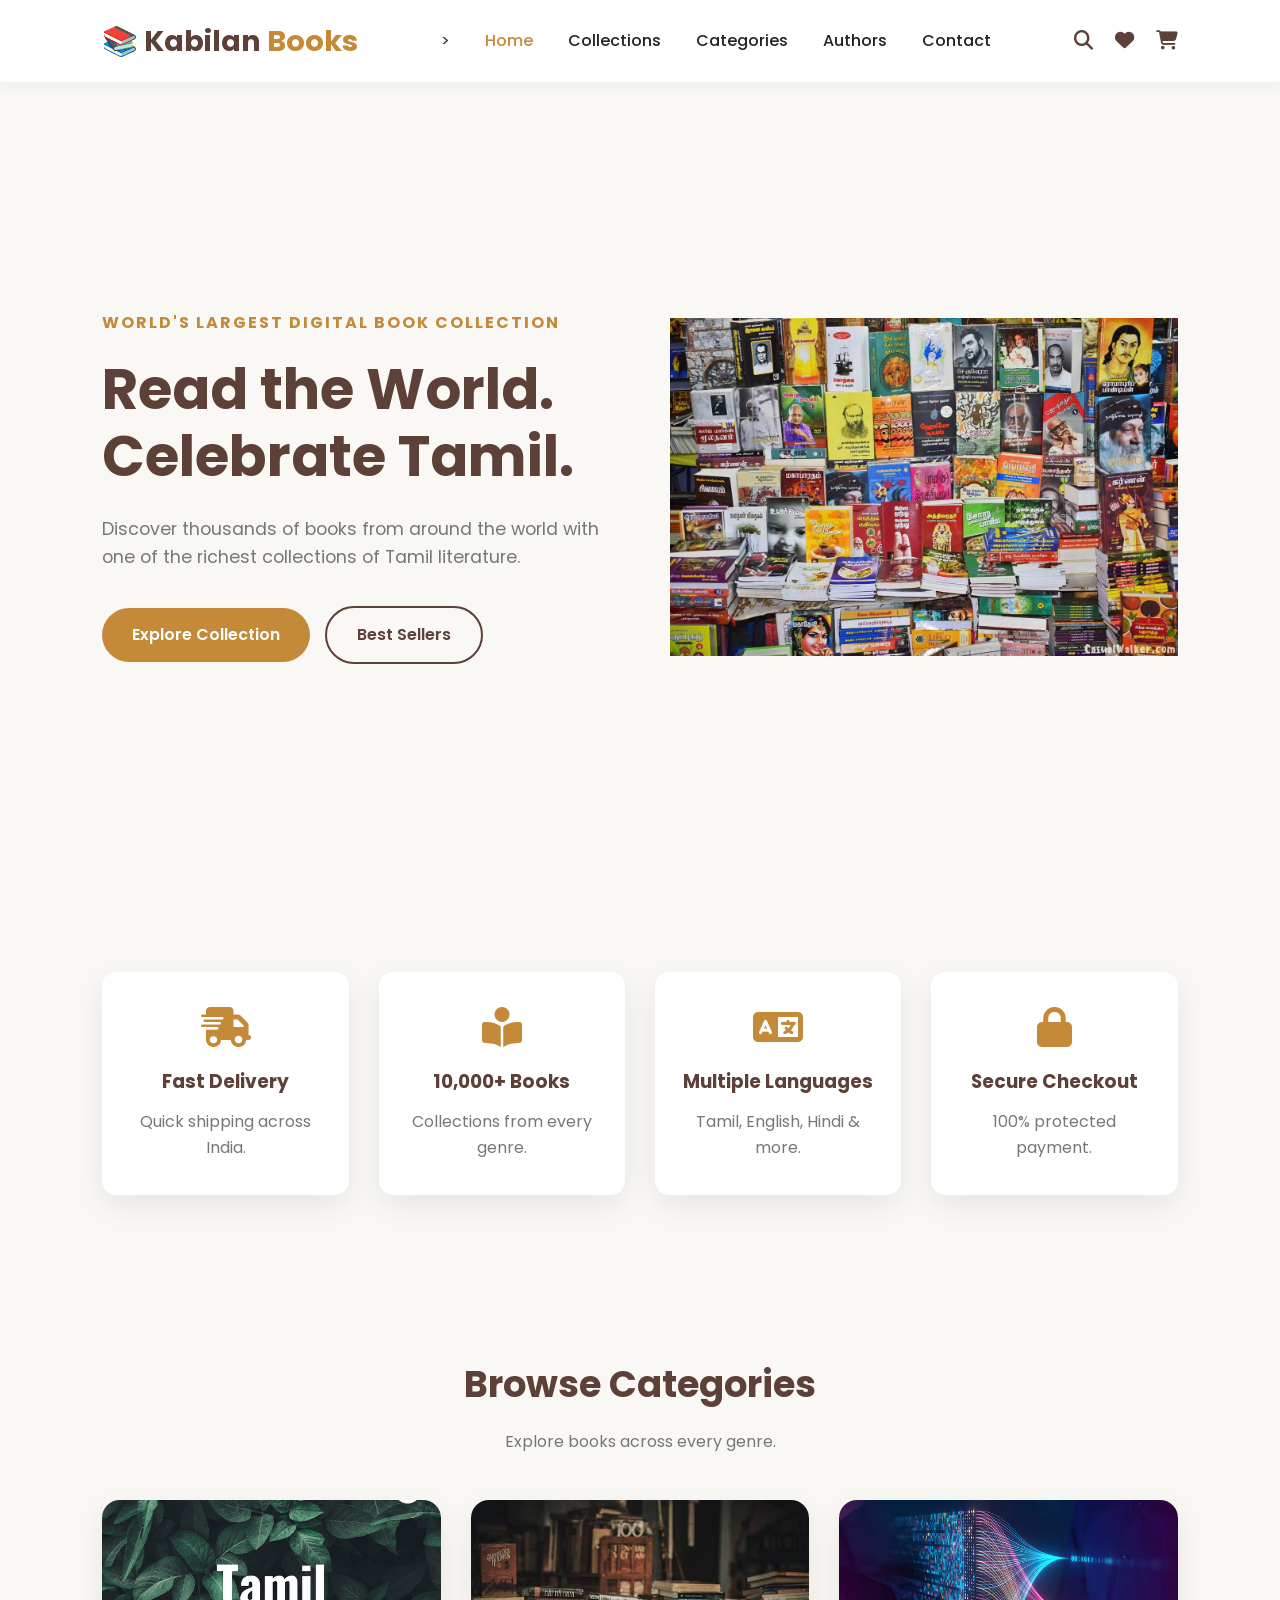
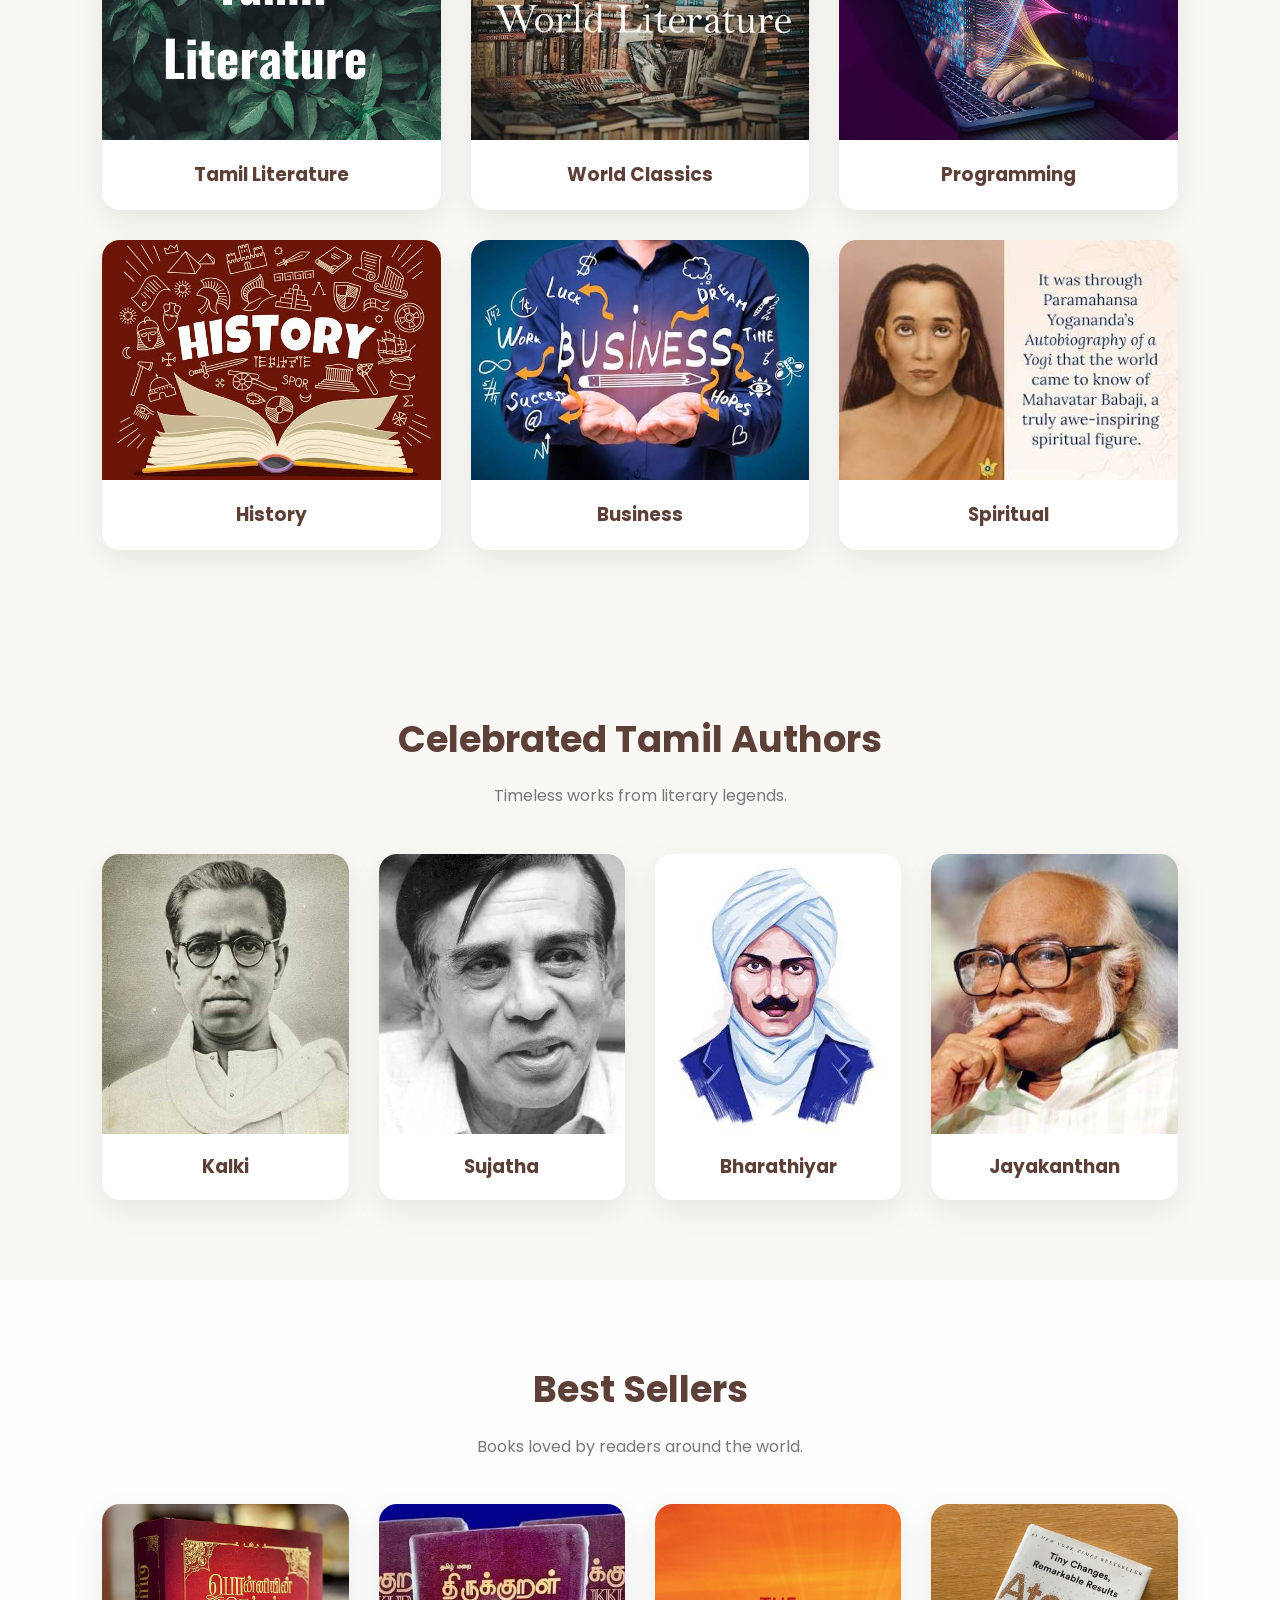
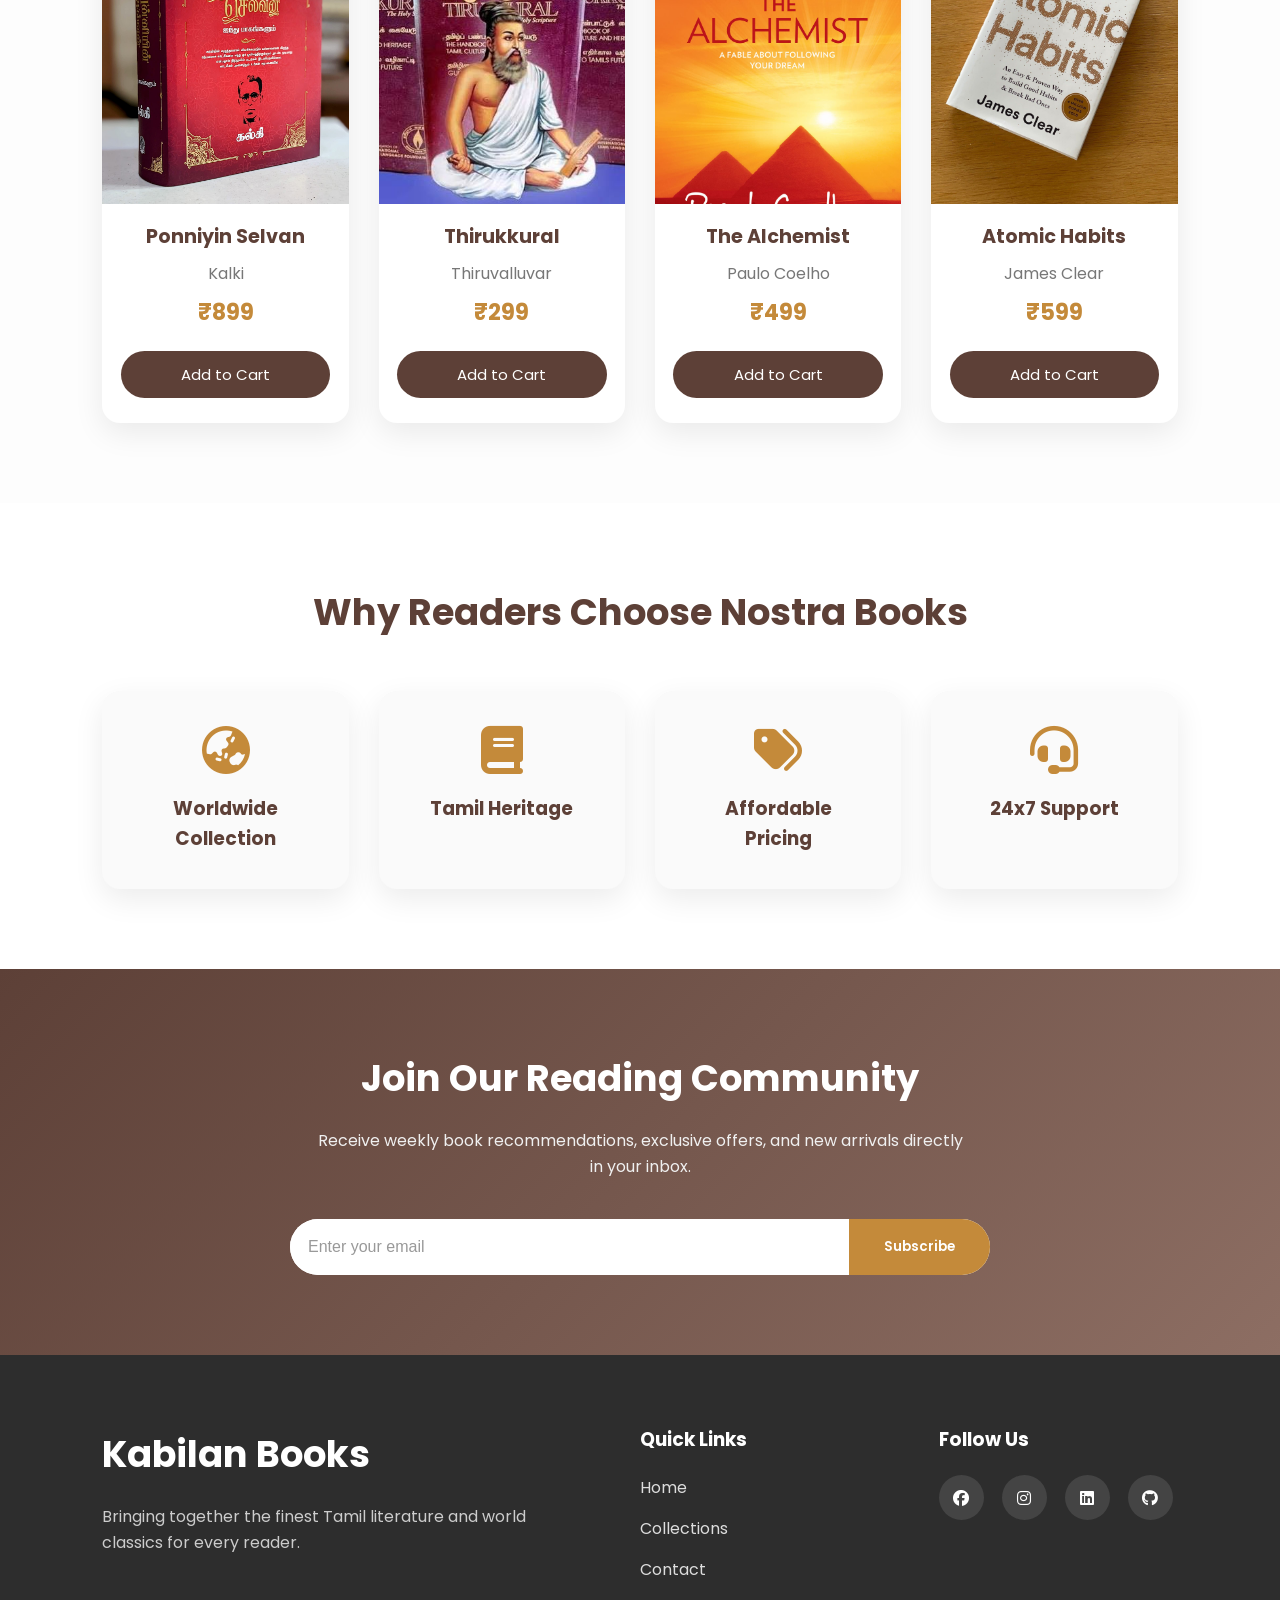
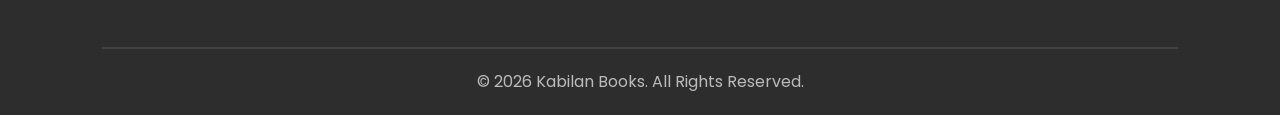
==== commit 63e70291: "Update index.html" ====
--- a/index.html
+++ b/index.html
@@ -29,7 +29,7 @@
             📚 Kabilan  <span>Books</span>
         </div>
 
-        <ul class="nav-links">
+        <ul class="nav-links" id="navLinks">>
 
             <li><a href="index.html" class="active">Home</a></li>
 
@@ -459,4 +459,4 @@
 
 </body>
 
-</html>+</html>
--- a/style.css
+++ b/style.css
@@ -1566,267 +1566,181 @@
 
 }
 
-/*=================================================
-                RESPONSIVE DESIGN
-==================================================*/
-
-/*==============================
-        LARGE LAPTOPS
-===============================*/
-
-@media (max-width:1200px) {
-
-    h1 {
-        font-size: 3rem;
-    }
-
+/*=========================================
+        RESPONSIVE DESIGN
+==========================================*/
+
+/*=========================================
+        LAPTOP (≤1200px)
+==========================================*/
+
+@media (max-width:1200px){
+
+    section{
+        padding:70px 5%;
+    }
+
+    h1{
+        font-size:3rem;
+    }
+
+    .hero{
+        gap:40px;
+    }
+
+}
+
+
+/*=========================================
+        TABLET (≤992px)
+==========================================*/
+
+@media (max-width:992px){
+
+    .hero,
+    .collection-container,
+    .contact-container,
+    .footer-container{
+        grid-template-columns:1fr;
+        text-align:center;
+    }
+
+    .hero-buttons,
+    .social-icons{
+        justify-content:center;
+    }
+
+    .features,
+    .category-grid,
+    .author-grid,
     .product-grid,
-    .books-grid {
-        grid-template-columns: repeat(3, 1fr);
-    }
-
-}
-
-/*==============================
-        TABLETS
-===============================*/
-
-@media (max-width:992px) {
-
-    section {
-        padding: 70px 5%;
-    }
-
-    .navbar {
-        padding: 18px 5%;
-    }
-
-    .hero {
-        grid-template-columns: 1fr;
-        text-align: center;
-        gap: 40px;
-    }
-
-    .hero-content p {
-        margin: auto;
-        margin-bottom: 30px;
-    }
-
-    .hero-buttons {
-        justify-content: center;
-    }
-
-    .features {
-        grid-template-columns: repeat(2, 1fr);
-    }
-
-    .category-grid {
-        grid-template-columns: repeat(2, 1fr);
-    }
-
-    .author-grid {
-        grid-template-columns: repeat(2, 1fr);
-    }
-
-    .product-grid {
-        grid-template-columns: repeat(2, 1fr);
-    }
-
-    .why-grid {
-        grid-template-columns: repeat(2, 1fr);
-    }
-
-    .collection-container {
-        grid-template-columns: 1fr;
-    }
-
-    .sidebar {
-        position: static;
-    }
-
-    .books-grid {
-        grid-template-columns: repeat(2, 1fr);
-    }
-
-    .contact-container {
-        grid-template-columns: 1fr;
-    }
-
-    .footer-container {
-        grid-template-columns: 1fr;
-        text-align: center;
-    }
-
-    .social-icons {
-        justify-content: center;
-    }
-
-}
-
-/*==============================
-        MOBILE MENU
-===============================*/
-
-@media (max-width:768px) {
-
-    .menu-btn {
-        display: block;
-        cursor: pointer;
-    }
-
-    .nav-links {
-
-        position: absolute;
-        top: 80px;
-        left: 0;
-        width: 100%;
-        background: white;
-        flex-direction: column;
-        text-align: center;
-        display: none;
-        padding: 25px 0;
-        box-shadow: 0 8px 20px rgba(0, 0, 0, .08);
-
-    }
-
-    .nav-links.active {
-        display: flex;
-    }
-
-    .nav-links li {
-        margin: 15px 0;
-    }
-
-    .nav-icons i:not(.menu-btn) {
-        display: none;
-    }
-
-}
-
-/*==============================
-        MOBILE DEVICES
-===============================*/
-
-@media (max-width:576px) {
-
-    h1 {
-        font-size: 2.2rem;
-    }
-
-    h2 {
-        font-size: 1.8rem;
-    }
-
-    p {
-        font-size: 15px;
-    }
-
-    section {
-        padding: 60px 20px;
-    }
-
-    .hero {
-        min-height: auto;
-    }
-
-    .hero-buttons {
-        flex-direction: column;
-        gap: 15px;
-    }
-
-    .btn-outline {
-        margin-left: 0;
-    }
-
-    .features {
-        grid-template-columns: 1fr;
-    }
-
-    .category-grid {
-        grid-template-columns: 1fr;
-    }
-
-    .author-grid {
-        grid-template-columns: 1fr;
-    }
-
-    .product-grid {
-        grid-template-columns: 1fr;
-    }
-
-    .books-grid {
-        grid-template-columns: 1fr;
-    }
-
-    .why-grid {
-        grid-template-columns: 1fr;
-    }
-
-    .newsletter-box {
-        flex-direction: column;
-        border-radius: 18px;
-    }
-
-    .newsletter-box input {
-        width: 100%;
-    }
-
-    .newsletter-box button {
-        width: 100%;
-        border-radius: 0 0 18px 18px;
-    }
-
-    .contact-form {
-        padding: 25px;
-    }
-
-    .info-card {
-        flex-direction: column;
-        text-align: center;
-    }
-
-    .business-hours ul li {
-        flex-direction: column;
-        gap: 5px;
-    }
-
-    .pagination {
-        flex-wrap: wrap;
-    }
-
-    .collection-banner h1,
-    .contact-hero h1 {
-        font-size: 2.2rem;
-    }
-
-}
-
-/*==============================
-        SMALL DEVICES
-===============================*/
-
-@media (max-width:400px) {
-
-    .logo {
-        font-size: 1.4rem;
-    }
-
-    .navbar {
-        padding: 15px;
-    }
-
-    .hero-content h4 {
-        font-size: 13px;
-    }
-
-    .price,
-    .book-price {
-        font-size: 1.2rem;
-    }
-
-    .product-card button,
-    .book-card button {
-        font-size: 14px;
+    .why-grid{
+        grid-template-columns:repeat(2,1fr);
+    }
+
+    .sidebar{
+        position:static;
+    }
+
+}
+
+
+/*=========================================
+        MOBILE (≤768px)
+==========================================*/
+
+@media (max-width:768px){
+
+    /* Navbar */
+
+    .navbar{
+        padding:15px 20px;
+        position:relative;
+    }
+
+    .logo{
+        font-size:1.5rem;
+    }
+
+    .menu-btn{
+        display:block;
+        font-size:28px;
+        cursor:pointer;
+    }
+
+    .nav-icons i:not(.menu-btn){
+        display:none;
+    }
+
+    .nav-links{
+        display:none;
+        flex-direction:column;
+        position:absolute;
+        top:70px;
+        left:0;
+        width:100%;
+        background:#fff;
+        text-align:center;
+        padding:20px 0;
+        box-shadow:0 10px 20px rgba(0,0,0,.1);
+        z-index:999;
+    }
+
+    .nav-links.active{
+        display:flex;
+    }
+
+    .nav-links li{
+        margin:15px 0;
+    }
+
+    /* Typography */
+
+    h1{
+        font-size:2.2rem;
+    }
+
+    h2{
+        font-size:1.8rem;
+    }
+
+    p{
+        font-size:15px;
+    }
+
+    section{
+        padding:50px 20px;
+    }
+
+    /* Layout */
+
+    .hero{
+        min-height:auto;
+        gap:30px;
+    }
+
+    .hero-buttons{
+        flex-direction:column;
+        gap:15px;
+    }
+
+    .btn-outline{
+        margin-left:0;
+    }
+
+    .features,
+    .category-grid,
+    .author-grid,
+    .product-grid,
+    .why-grid{
+        grid-template-columns:1fr;
+    }
+
+    .newsletter-box{
+        flex-direction:column;
+    }
+
+    .newsletter-box input,
+    .newsletter-box button{
+        width:100%;
+    }
+
+    .contact-form{
+        padding:25px;
+    }
+
+    .info-card{
+        flex-direction:column;
+        text-align:center;
+    }
+
+    .books-grid{
+        justify-content:center;
+    }
+
+    .book-card{
+        width:90%;
+        max-width:240px;
     }
 
 }
@@ -1895,4 +1809,4 @@
 
     -webkit-tap-highlight-color: transparent;
 
-}+}
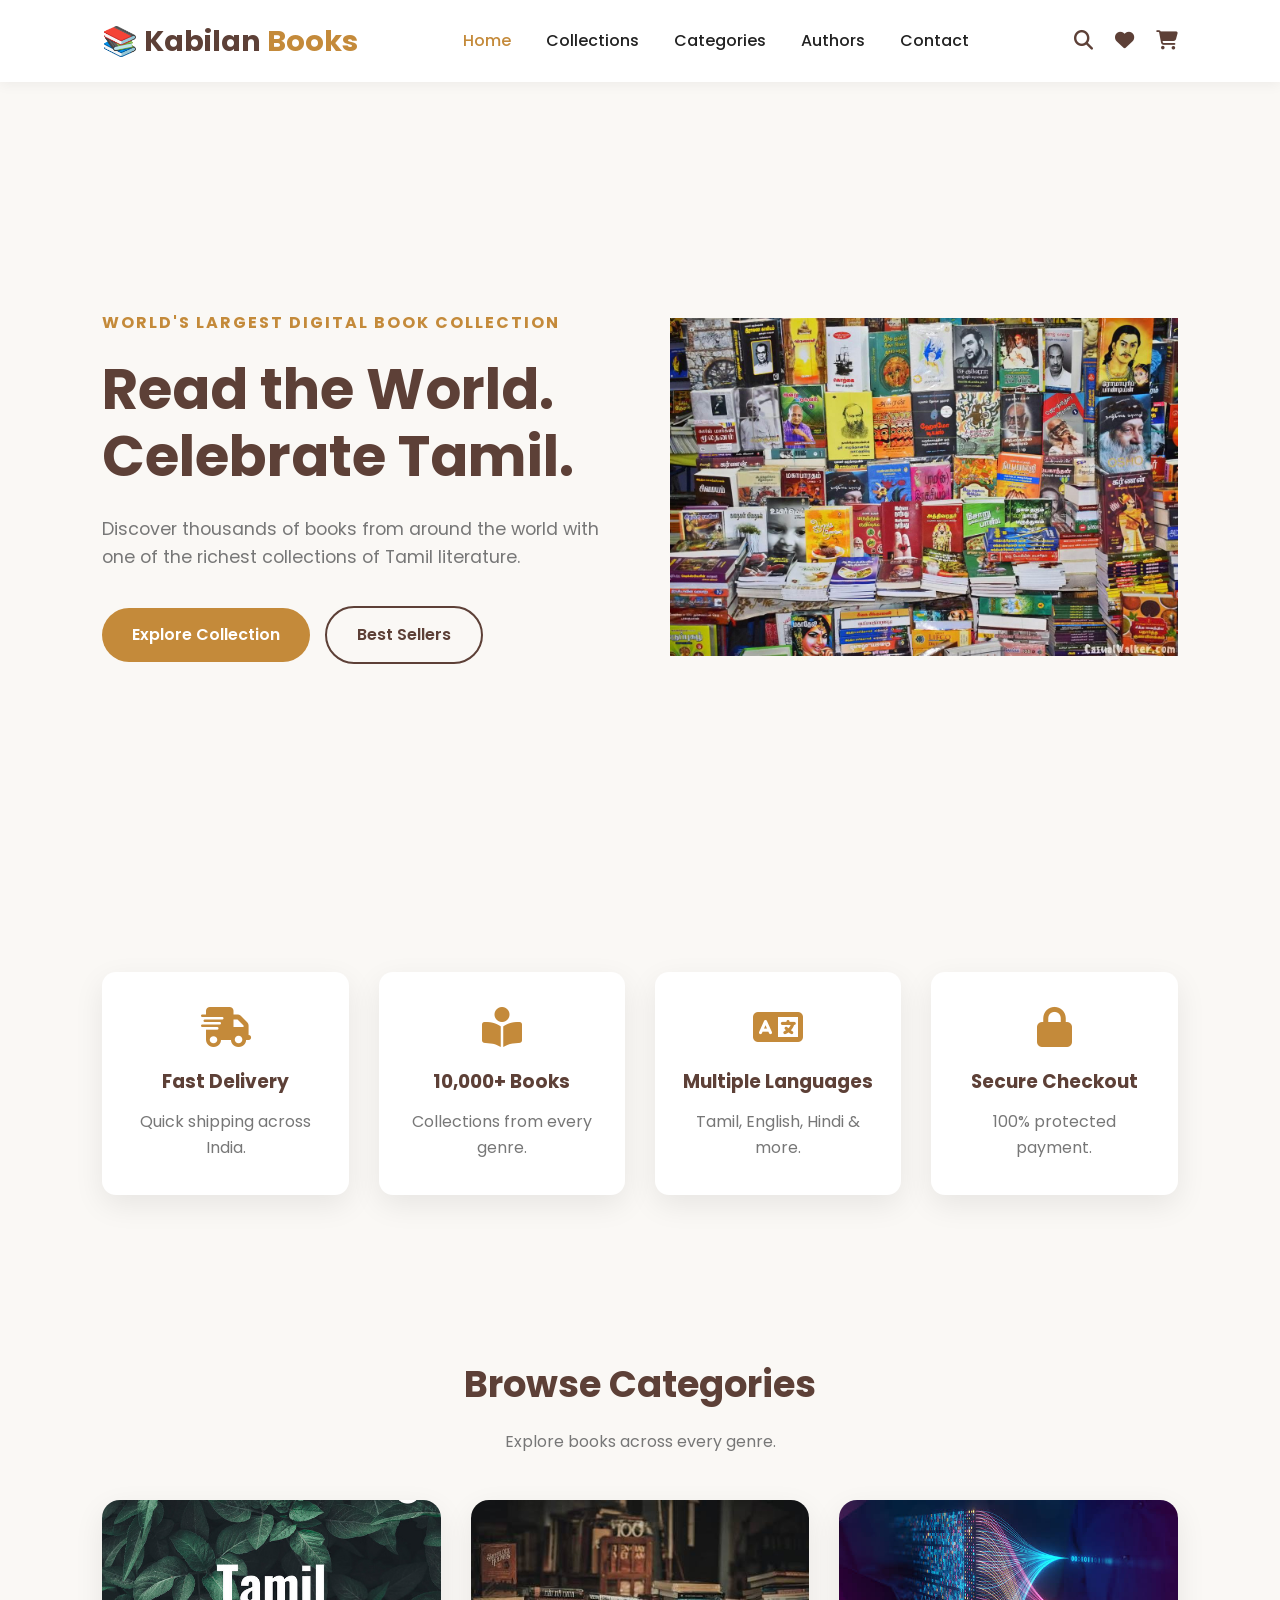
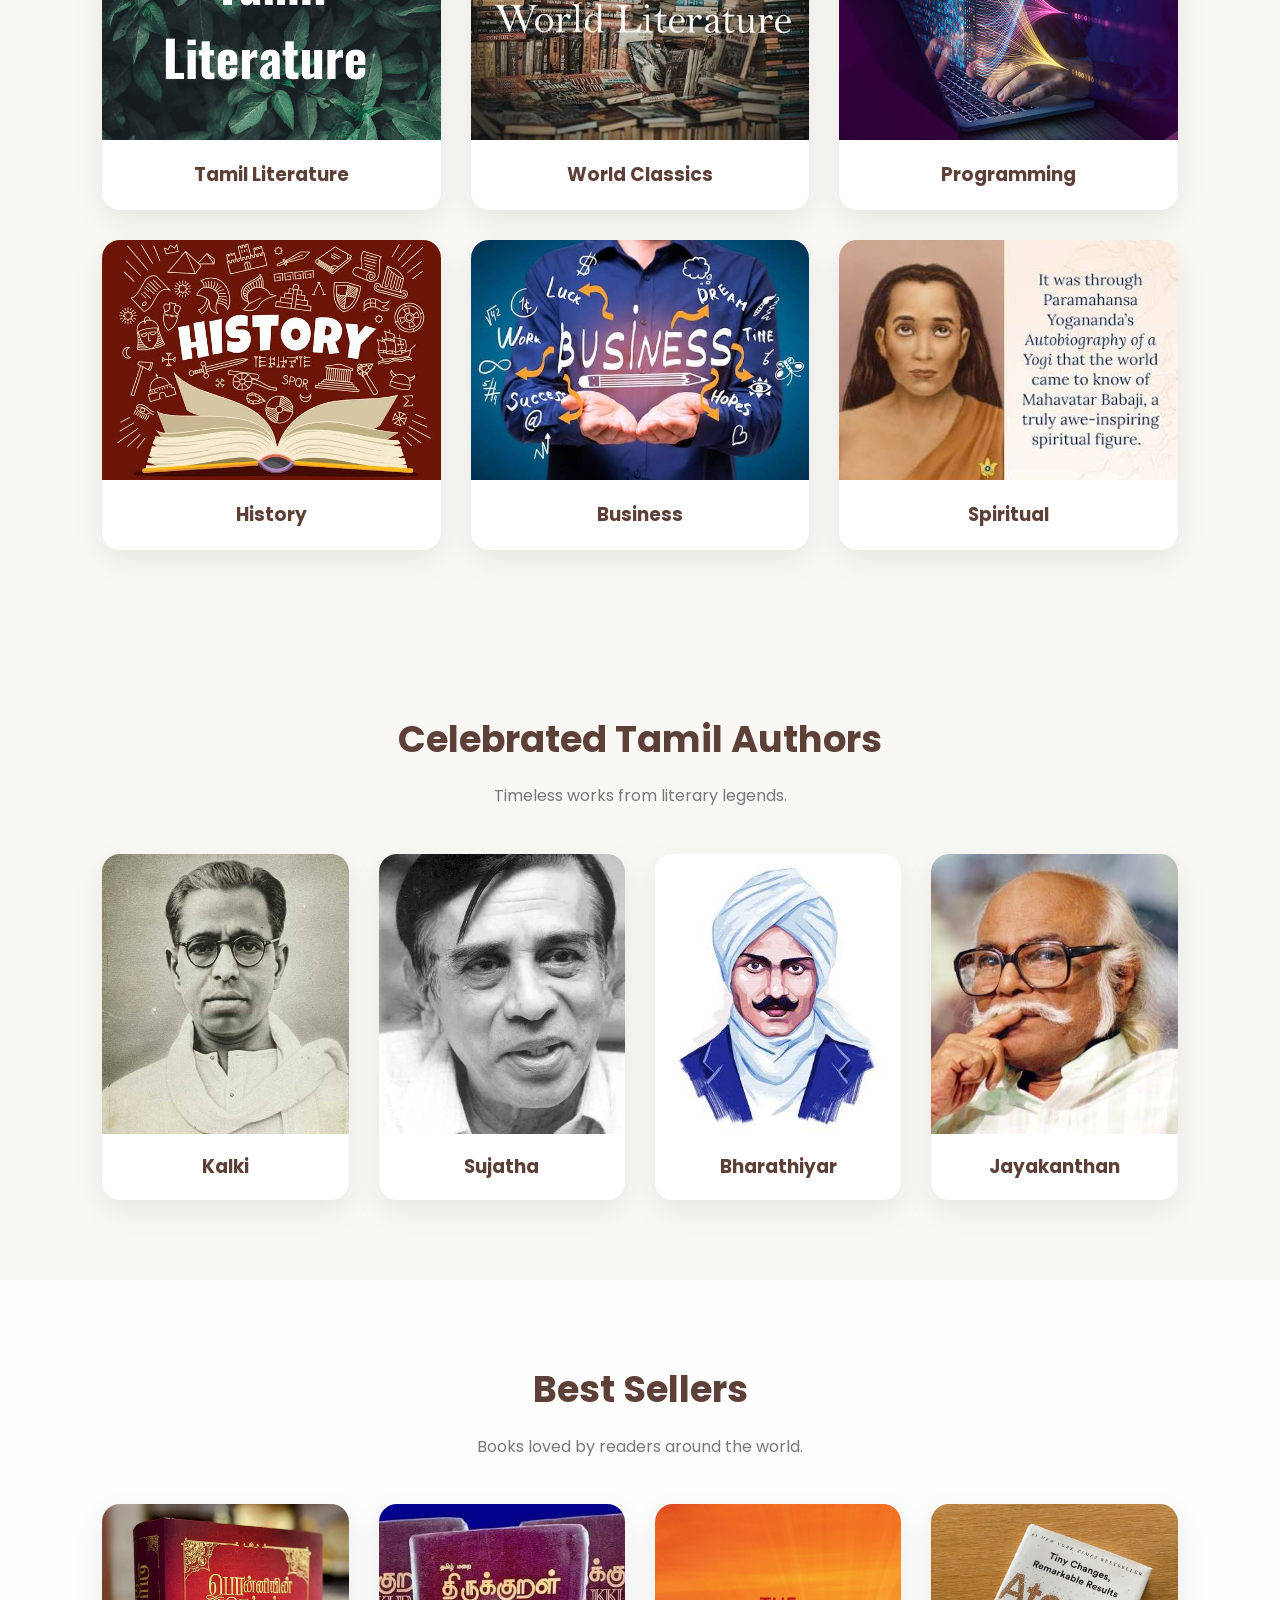
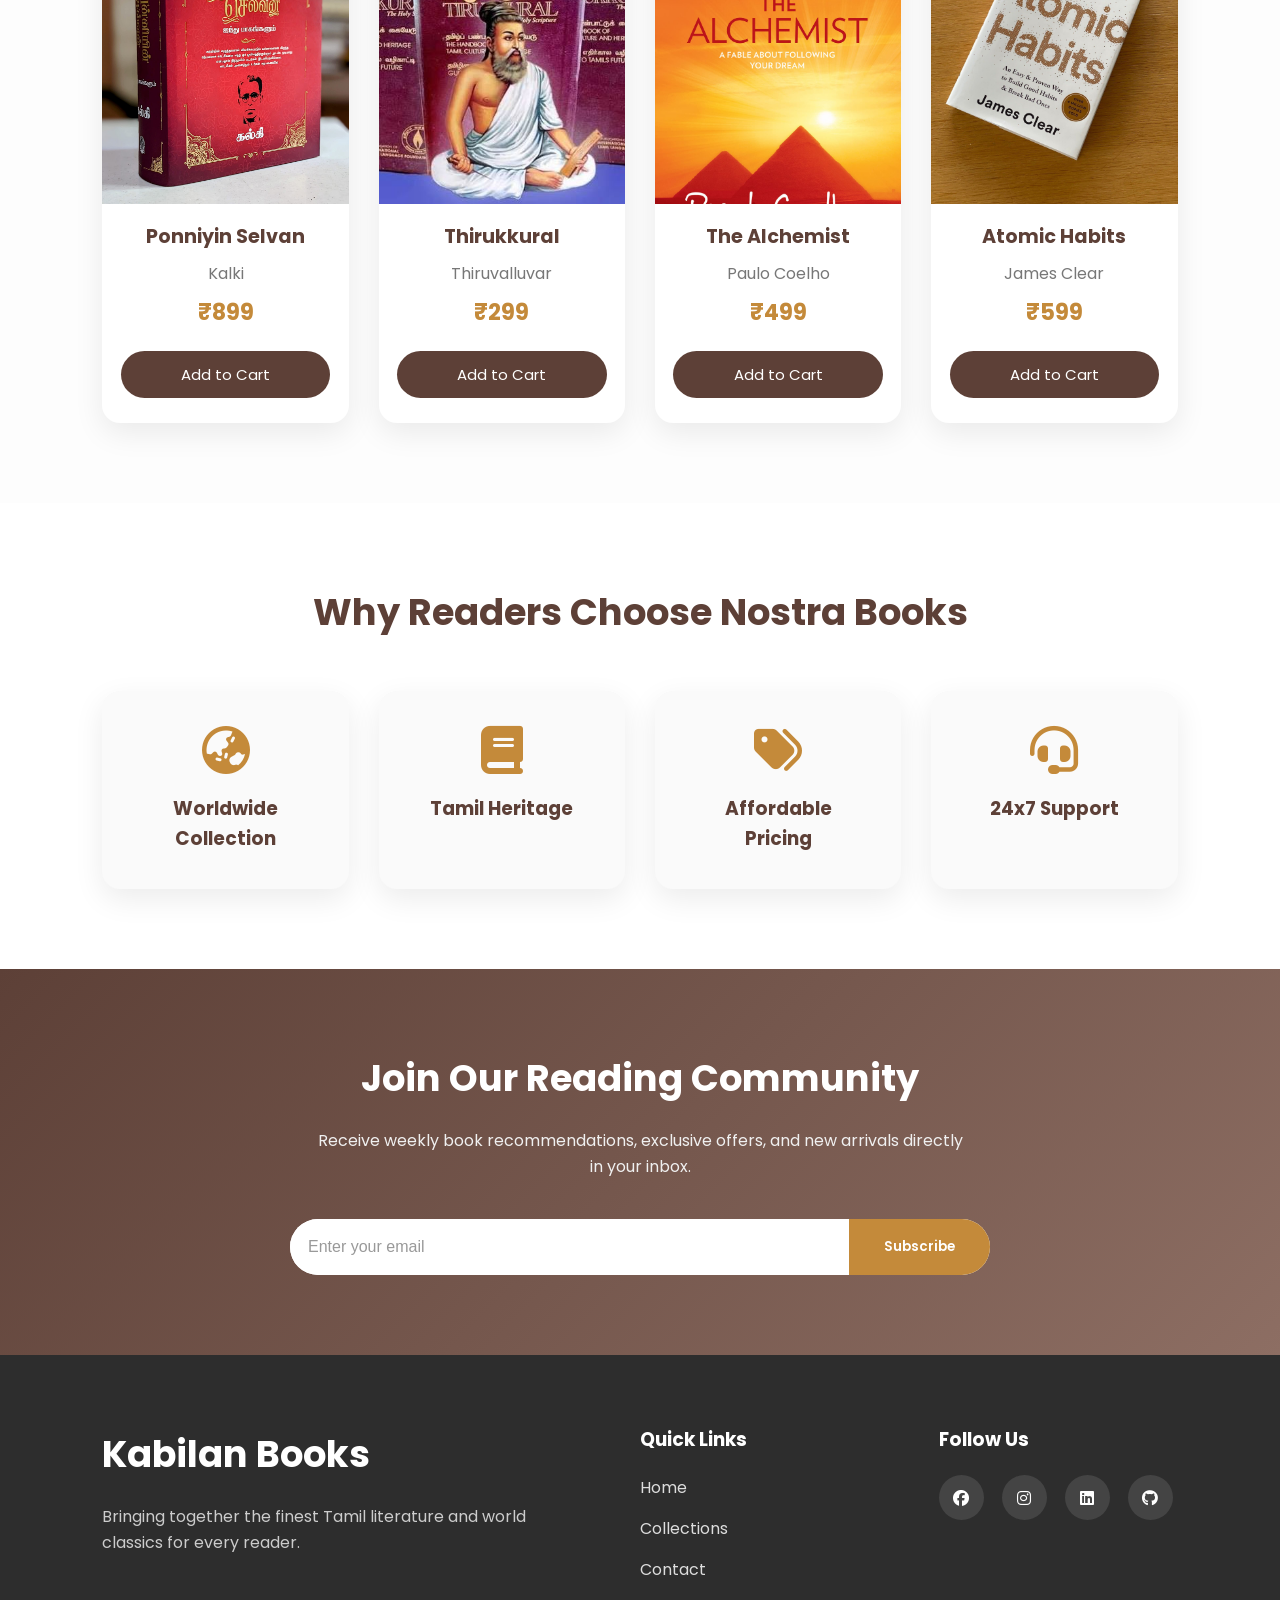
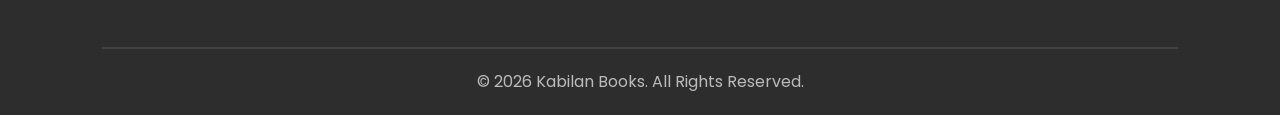
==== commit a3413549: "Update index.html" ====
--- a/index.html
+++ b/index.html
@@ -29,7 +29,7 @@
             📚 Kabilan  <span>Books</span>
         </div>
 
-        <ul class="nav-links" id="navLinks">>
+        <ul class="nav-links" id="navLinks">
 
             <li><a href="index.html" class="active">Home</a></li>
 
@@ -51,7 +51,7 @@
 
             <i class="fa-solid fa-cart-shopping"></i>
 
-            <i class="fa-solid fa-bars menu-btn"></i>
+           <i class="fa-solid fa-bars menu-btn" id="menuBtn"></i>
 
         </div>
 
